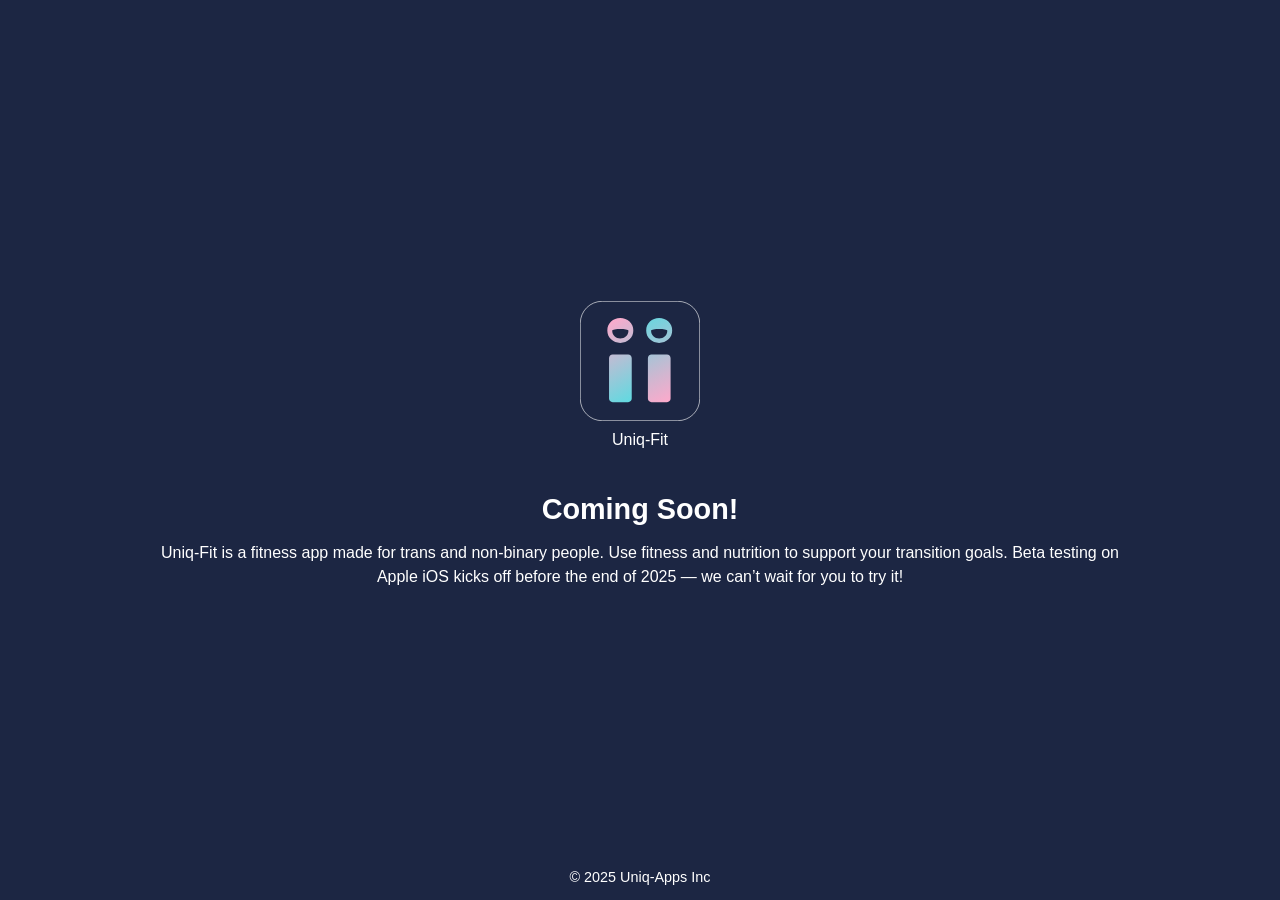
==== index.html @ 36ac73a9 "final tweaks before launch" ====
<!DOCTYPE html>
<html lang="en">
<head>
  <meta charset="UTF-8">
  <meta name="viewport" content="width=device-width, initial-scale=1.0">
  <title>Uniq-Fit | Coming Soon</title>
  <style>
    body {
      margin: 0;
      padding: 0;
      height: 100vh;
      display: flex;
      justify-content: center;
      align-items: center;
      text-align: center;
      flex-direction: column;
      background-color: #1C2643; /* Uniq-Fit Navy */
      color: white;
      font-family: -apple-system, BlinkMacSystemFont, "Segoe UI", Roboto, Helvetica, Arial, sans-serif;
    }

    img.logo {
      width: 120px; 
      height: auto;
      padding: 10px;
      background-color: transparent;
    }

    h3 {
      font-size: 1rem;
      font-weight: normal;
      margin-bottom: 20px;
      margin-top: 0px;
    }

    h2 {
      font-size: 1.8rem;
      margin-bottom: 15px;
    }

    p {
      font-size: 1rem;
      max-width: 1000px;
      line-height: 1.5;
      margin: 0 auto 20px auto;
    }

    footer {
      position: absolute;
      bottom: 15px;
      width: 100%;
      text-align: center;
      font-size: 0.9rem;
      color: white;
    }
  </style>
</head>
<body>

  <!-- Logo -->
  <img src="assets/logo-white-bg.svg" alt="Uniq-Fit Logo" class="logo">

  <!-- App Name -->
  <h3>Uniq-Fit</h3>

  <!-- Coming Soon -->
  <h2>Coming Soon!</h2>

  <!-- Blurb -->
  <p>Uniq-Fit is a fitness app made for trans and non-binary people. Use fitness and nutrition to support your transition goals. Beta testing on Apple iOS kicks off before the end of 2025 — we can’t wait for you to try it!</p>

  <!-- Footer -->
  <footer>© 2025 Uniq-Apps Inc</footer>

</body>
</html>
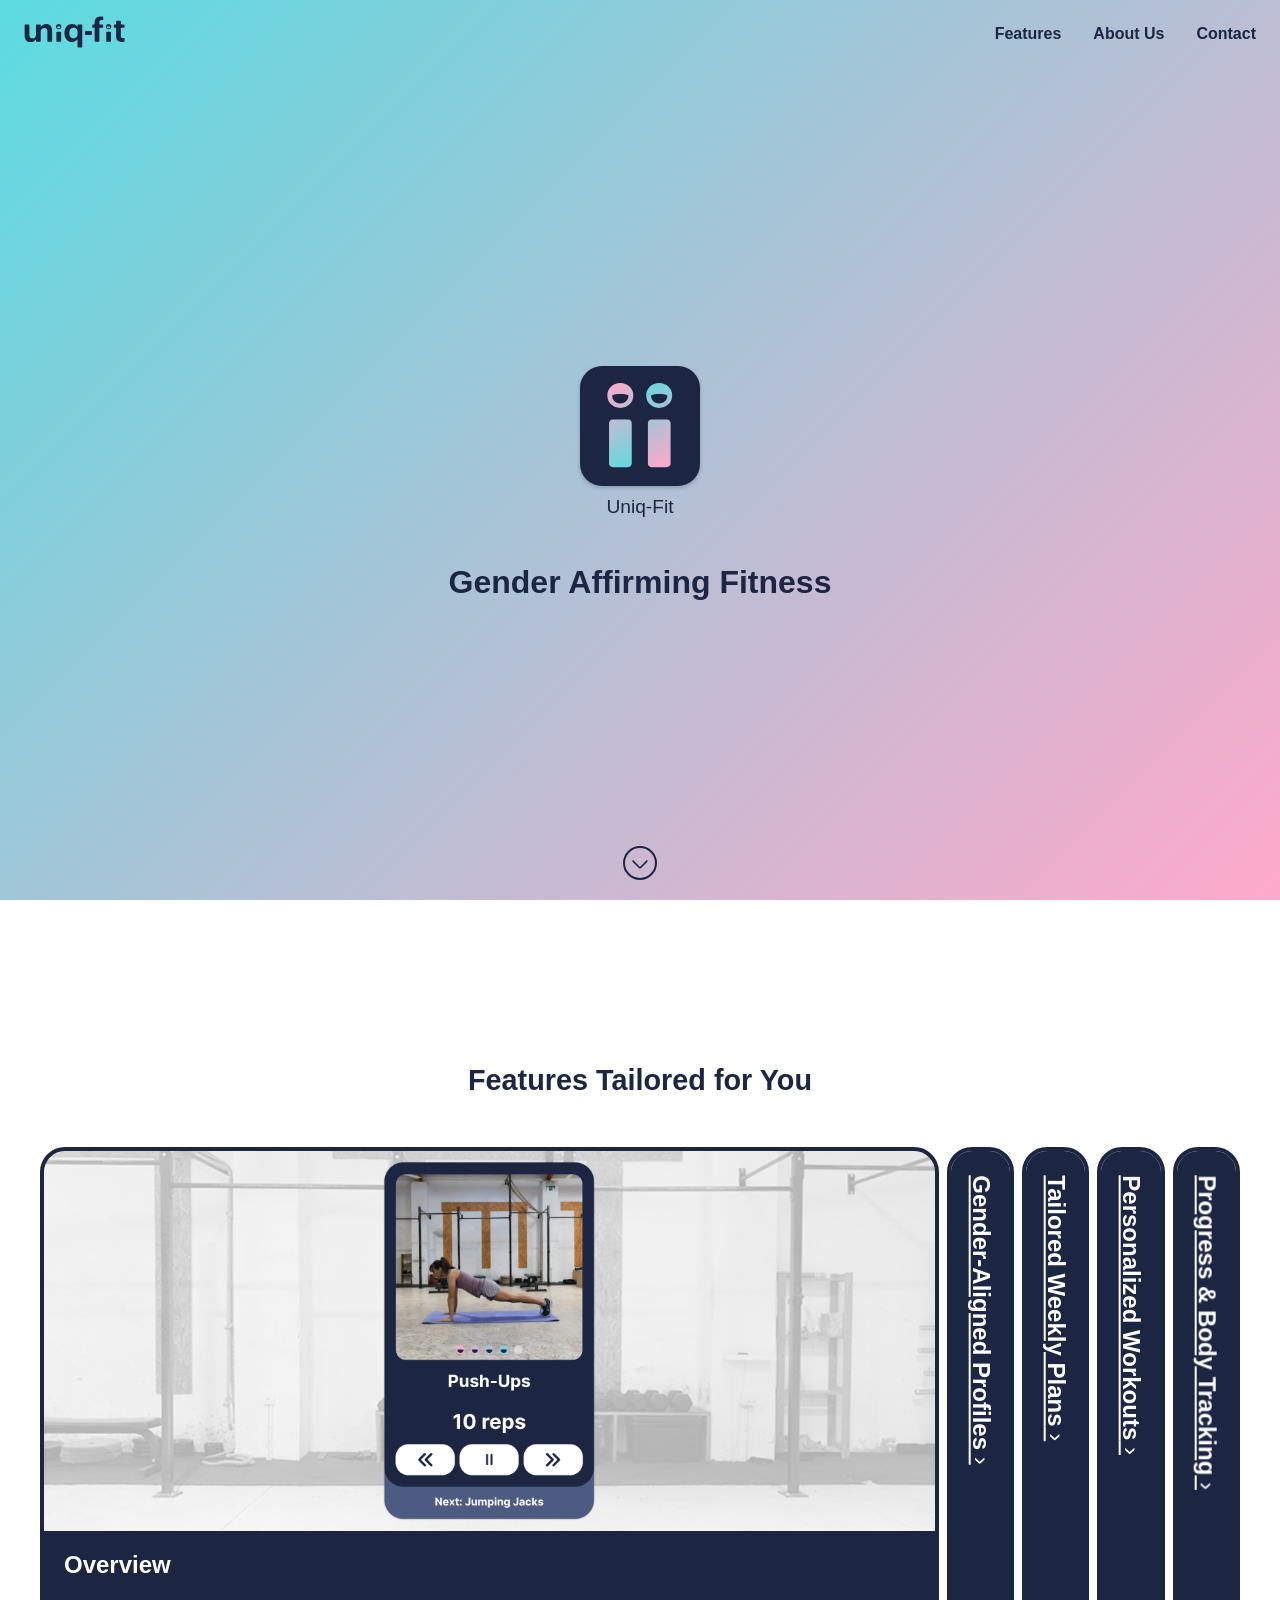
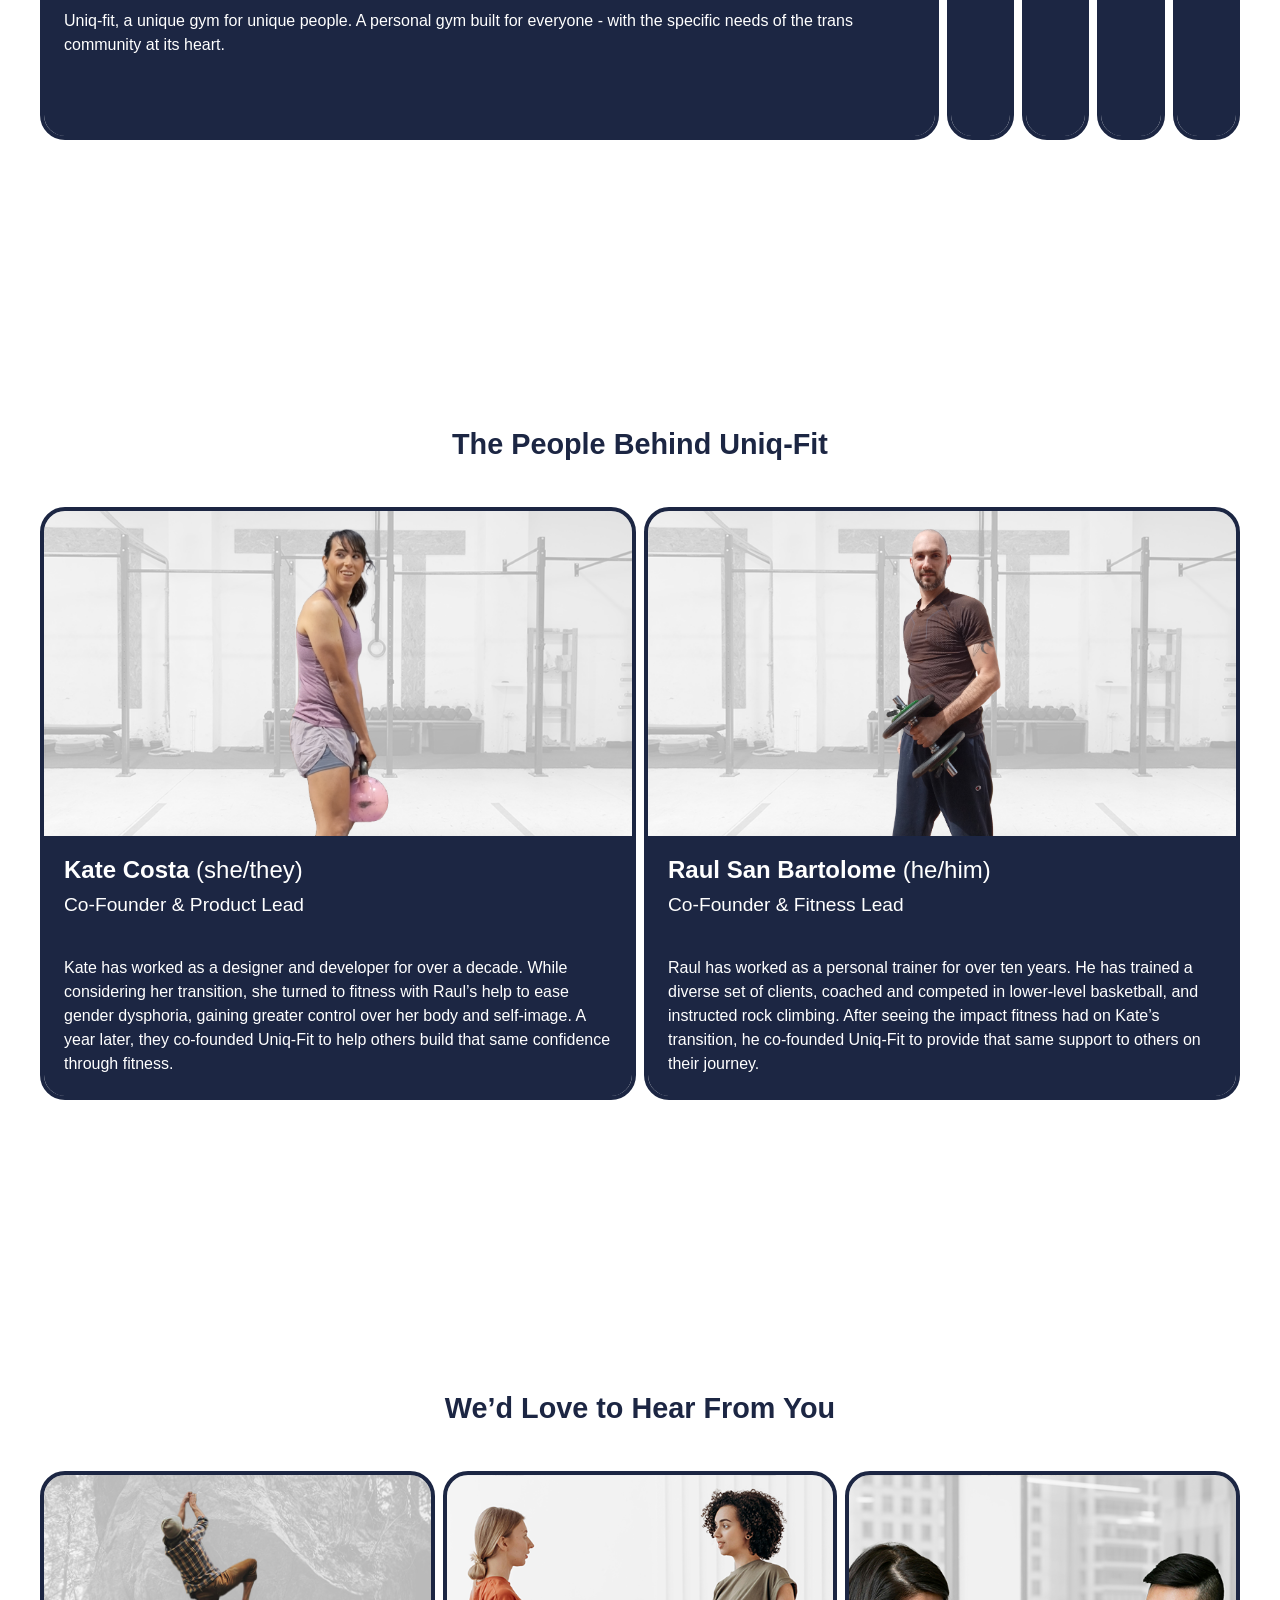
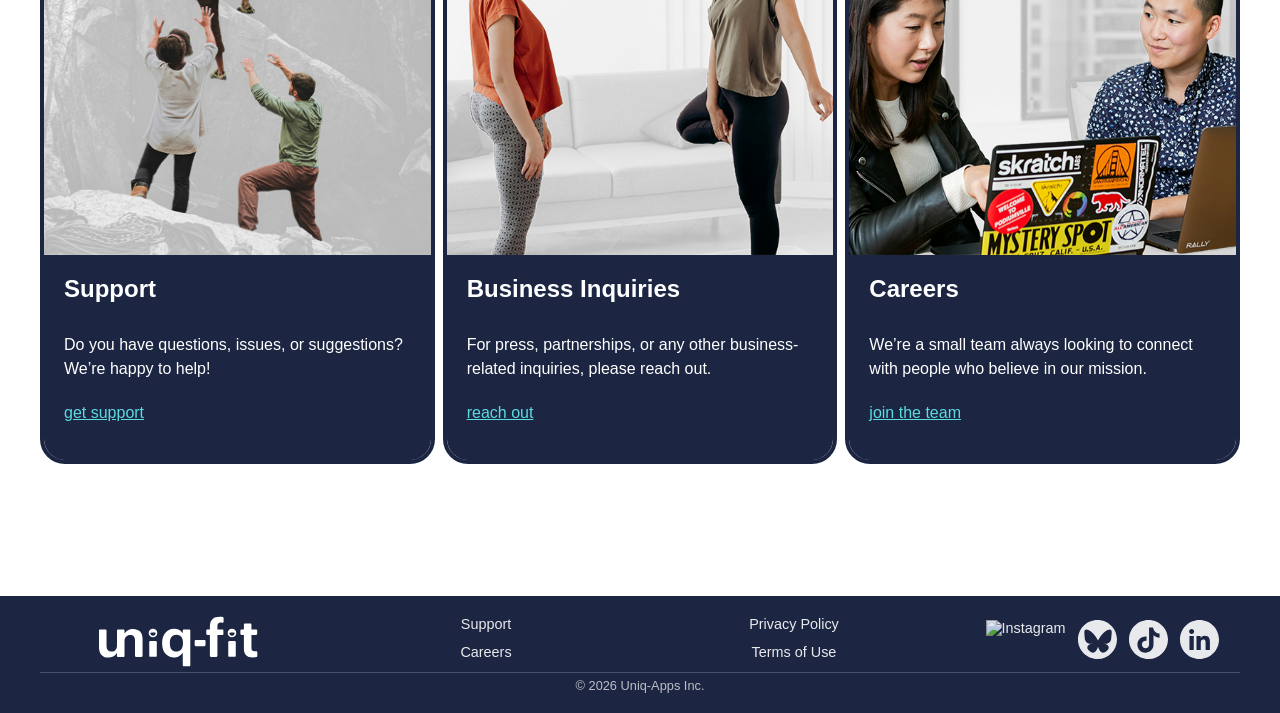
==== commit 3a61c843: "first website iteration" ====
--- a/index.html
+++ b/index.html
@@ -1,76 +1,286 @@
 <!DOCTYPE html>
 <html lang="en">
+
 <head>
   <meta charset="UTF-8">
   <meta name="viewport" content="width=device-width, initial-scale=1.0">
-  <title>Uniq-Fit | Coming Soon</title>
-  <style>
-    body {
-      margin: 0;
-      padding: 0;
-      height: 100vh;
-      display: flex;
-      justify-content: center;
-      align-items: center;
-      text-align: center;
-      flex-direction: column;
-      background-color: #1C2643; /* Uniq-Fit Navy */
-      color: white;
-      font-family: -apple-system, BlinkMacSystemFont, "Segoe UI", Roboto, Helvetica, Arial, sans-serif;
-    }
-
-    img.logo {
-      width: 120px; 
-      height: auto;
-      padding: 10px;
-      background-color: transparent;
-    }
-
-    h3 {
-      font-size: 1rem;
-      font-weight: normal;
-      margin-bottom: 20px;
-      margin-top: 0px;
-    }
-
-    h2 {
-      font-size: 1.8rem;
-      margin-bottom: 15px;
-    }
-
-    p {
-      font-size: 1rem;
-      max-width: 1000px;
-      line-height: 1.5;
-      margin: 0 auto 20px auto;
-    }
-
-    footer {
-      position: absolute;
-      bottom: 15px;
-      width: 100%;
-      text-align: center;
-      font-size: 0.9rem;
-      color: white;
-    }
-  </style>
+  <title>Uniq-Fit</title>
+  <link rel="icon" type="image/svg+xml" href="assets/favicon.svg">
+  <link rel="stylesheet" href="styles.css">
+  <script src="script.js"></script>
 </head>
+
 <body>
-
-  <!-- Logo -->
-  <img src="assets/logo-white-bg.svg" alt="Uniq-Fit Logo" class="logo">
-
-  <!-- App Name -->
-  <h3>Uniq-Fit</h3>
-
-  <!-- Coming Soon -->
-  <h2>Coming Soon!</h2>
-
-  <!-- Blurb -->
-  <p>Uniq-Fit is a fitness app made for trans and non-binary people. Use fitness and nutrition to support your transition goals. Beta testing on Apple iOS kicks off before the end of 2025 — we can’t wait for you to try it!</p>
-
-  <!-- Footer -->
-  <footer>© 2025 Uniq-Apps Inc</footer>
+  <header class="navbar">
+    <nav class="nav-container">
+      <div class="nav-left">
+        <a href="index.html">
+          <img src="assets/logo-navy.svg" alt="Uniq-Fit" class="nav-logo" />
+        </a>
+      </div>
+
+      <button class="nav-toggle" aria-label="Toggle navigation">
+        <span></span>
+        <span></span>
+        <span></span>
+      </button>
+
+      <ul class="nav-menu">
+        <li><a href="#features">Features</a></li>
+        <li><a href="#about">About Us</a></li>
+        <li><a href="#contact">Contact</a></li>
+      </ul>
+    </nav>
+  </header>
+
+  <main>
+    <section class="hero">
+      <img src="assets/icon.svg" alt="Uniq-Fit Logo" class="icon">
+      <h4>Uniq-Fit</h4>
+      <h1>Gender Affirming Fitness</h1>
+
+      <a href="#features">
+        <div class="scroll-indicator" aria-hidden="true">
+          <span class="chevron"></span>
+        </div>
+      </a>
+    </section>
+
+    <section class="section" id="features">
+      <h2>Features Tailored for You</h2>
+      <div class="card-section card-accordion">
+
+        <div class="card active">
+          <div class="card-image">
+            <div class="bg-img bg-gym">
+              <img src="assets/workout-screen.png" alt="App workout screen">
+            </div>
+          </div>
+          <div class="card-content">
+            <div class="card-header">
+              <h3><b>Overview</b></h3>
+            </div>
+            <p>
+              Uniq-fit, a unique gym for unique people. A personal gym built for everyone - with the specific needs of the trans community at its heart.
+            </p>
+          </div>
+        </div>
+
+        <div class="card">
+          <div class="card-image">
+            <div class="bg-img bg-gym">
+              <img src="assets/goal-and-profile-screen.png" alt="goal and profile screens">
+            </div>
+          </div>
+          <div class="card-content">
+            <div class="card-header">
+              <h3><b>Gender-Aligned Profiles</b></h3>
+            </div>
+            <p>
+              Choose from masculinizing or feminizing plans, with three distinct profiles available for each option. Or choose to just stay in shape.
+            </p>
+          </div>
+        </div>
+
+        <div class="card">
+          <div class="card-image">
+            <div class="bg-img bg-gym">
+              <img src="assets/schedule-screen.png" alt="Weekly Screen Schedule">
+            </div>
+          </div>
+          <div class="card-content">
+            <div class="card-header">
+              <h3><b>Tailored Weekly Plans</b></h3>
+            </div>
+            <p>
+              Pick shorter or longer workouts based on your personal schedule. Work your way up from beginner plans or start at an advanced level.
+            </p>
+          </div>
+        </div>
+
+        <div class="card">
+          <div class="card-image">
+            <div class="bg-img bg-gym">
+              <img src="assets/health-info-screen.png" alt="Health Info Screen">
+            </div>
+          </div>
+          <div class="card-content">
+            <div class="card-header">
+              <h3><b>Personalized Workouts</b></h3>
+            </div>
+            <p>
+              We account for injuries, training level, and even your current gender- affirming care when putting together your plan.            </p>
+          </div>
+        </div>
+
+        <div class="card">
+          <div class="card-image">
+            <div class="bg-img bg-gym">
+              <img src="assets/progress-tracking-screen.png" alt="Progress Tracking Screen">
+            </div>
+          </div>
+          <div class="card-content">
+            <div class="card-header">
+              <h3><b>Progress & Body Tracking</b></h3>
+            </div>
+            <p>
+                Track your reps, measurements, and personal progress easily in the app. We’ll make sure to remind you so you don’t forget!
+            </p>
+          </div>
+        </div>
+
+      </div>
+    </section>
+
+    <section class="section" id="about">
+      <h2>The People Behind Uniq-Fit</h2>
+      <div class="card-section card-grid">
+
+        <div class="card active">
+          <div class="card-image">
+            <div class="bg-img bg-gym">
+              <img src="assets/kate-isolated-v2.png" class="about-us-img" alt="Kate Costa">
+            </div>
+          </div>
+          <div class="card-content">
+            <div class="card-header">
+              <h3><b>Kate Costa</b> (she/they)</h3>
+              <h4>Co-Founder & Product Lead</h4>
+            </div>
+            <p>
+              Kate has worked as a designer and developer for over a decade. While considering her transition, she turned to fitness with Raul’s help to ease gender dysphoria, gaining greater control over her body and self-image. A year later, they co-founded Uniq-Fit to help others build that same confidence through fitness.
+          </div>
+        </div>
+
+        <div class="card">
+          <div class="card-image">
+            <div class="bg-img bg-gym">
+              <img src="assets/raul-isolated-v2.png" class="about-us-img" alt="Raul San Bartolome">
+            </div>
+          </div>
+          <div class="card-content">
+            <div class="card-header">
+              <h3><b>Raul San Bartolome</b> (he/him)</h3>
+              <h4>Co-Founder & Fitness Lead</h4>
+            </div>
+            <p>
+             Raul has worked as a personal trainer for over ten years. He has trained a diverse set of clients, coached and competed in lower-level basketball, and instructed rock climbing. After seeing the impact fitness had on Kate’s transition, he co-founded Uniq-Fit to provide that same support to others on their journey.        
+            </p>
+          </div>
+        </div>
+
+      </div>
+    </section>
+
+    <section class="section" id="contact">
+      <h2>We’d Love to Hear From You</h2>
+      <div class="card-section card-grid">
+
+        <div class="card active">
+          <div class="card-image">
+            <div class="bg-img bg-support">
+            </div>
+          </div>
+          <div class="card-content">
+            <div class="card-header">
+              <h3><b>Support</b></h3>
+            </div>
+            <p>
+              Do you have questions, issues, or suggestions? We’re happy to help!
+            </p>
+            <p class="cta">
+              <a href="mailto:support@uniq-fit.app">get support</a>
+            </p>
+          </div>
+        </div>
+
+        <div class="card">
+          <div class="card-image">
+            <div class="bg-img bg-bus-inq">
+            </div>
+          </div>
+          <div class="card-content">
+            <div class="card-header">
+              <h3><b>Business Inquiries</b></h3>
+            </div>
+            <p>
+              For press, partnerships, or any other business-related inquiries, please reach out. 
+            </p>
+            <p class="cta">
+              <a href="mailto:info@uniq-fit.app">reach out</a>
+            </p>
+          </div>
+        </div>
+
+        <div class="card">
+          <div class="card-image">
+            <div class="bg-img bg-careers">
+            </div>
+          </div>
+          <div class="card-content">
+            <div class="card-header">
+              <h3><b>Careers</b></h3>
+            </div>
+            <p>
+              We’re a small team always looking to connect with people who believe in our mission.
+            </p>
+            <p class="cta">
+              <a href="careers.html">join the team</a>
+            </p>
+          </div>
+        </div>
+
+      </div>
+    </section>
+  </main>
+
+  <footer class="footer">
+    <div class="footer-top">
+      <!-- Column 1: Logo -->
+      <div class="footer-col footer-logo">
+        <img src="assets/logo-white.svg" alt="Uniq-Fit logo">
+      </div>
+
+      <!-- Column 2: Links -->
+      <div class="footer-col">
+        <a href="mailto:support@uniq-fit.app">Support</a>
+        <a href="careers.html">Careers</a>
+      </div>
+
+      <!-- Column 3: Links -->
+      <div class="footer-col">
+        <a href="privacy-policy.html">Privacy Policy</a>
+        <a href="terms-of-service.html">Terms of Use</a>
+      </div>
+
+      <!-- Column 4: Social -->
+      <div class="footer-col footer-social">
+        <a href="https://www.instagram.com/uniq.fit.app/" aria-label="Instagram">
+          <img src="assets/Instagram.svg" alt="Instagram">
+        </a>
+        <a href="https://bsky.app/profile/uniq-fit.bsky.social" aria-label="Blue Sky">
+          <img src="assets/blue-sky.svg" alt="Blue Sky">
+        </a>
+        <a href="https://www.tiktok.com/@uniqfit1" aria-label="Tik Tok">
+          <img src="assets/tik-tok.svg" alt="Tik Tok">
+        </a>
+        <a href="https://www.linkedin.com/company/uniq-fit-app/" aria-label="LinkedIn">
+          <img src="assets/linkedin.svg" alt="LinkedIn">
+        </a>
+      </div>
+    </div>
+
+    <!-- Row 2: Divider -->
+    <hr class="footer-divider">
+
+    <!-- Row 3: Copyright -->
+    <div class="footer-bottom">
+      © 2026 Uniq-Apps Inc.
+    </div>
+  </footer>
+
+
 
 </body>
+
 </html>
--- a/styles.css
+++ b/styles.css
@@ -0,0 +1,596 @@
+body {
+    margin: 0;
+    padding: 0;
+    min-height: 100vh;
+
+    background-color: #ffffff; /* fallback */
+    color: white;
+
+    font-family: -apple-system, BlinkMacSystemFont, "Segoe UI", Roboto, Helvetica, Arial, sans-serif;
+}
+
+body::before {
+    content: "";
+    position: fixed;
+    inset: 0;
+    z-index: -1;
+
+    background: linear-gradient(
+    135deg,
+    #5CDBE1, /* uniq blue */
+    #FFA9CB  /* uniq pink */
+    );
+}
+
+body.legal-page {
+    background: #1C2643; /* uniq-navy */
+    color: #ffffff;
+}
+
+body.legal-page::before {
+    display: none; /* removes gradient background */
+}
+
+body.legal-page h1, body.legal-page h2 {
+    color: #ffffff;
+}
+
+body.legal-page .navbar {
+    background-color: rgba(255, 255, 255, 0.95);
+    backdrop-filter: blur(8px);
+    box-shadow: 0 4px 20px rgba(0, 0, 0, 0.08);
+}
+
+.legal-container {
+    max-width: 1200px;
+    margin: 0 auto;
+    padding: 64px 24px;
+}
+
+.navbar{
+    position: sticky;
+    top: 0;
+    z-index: 100;
+
+    background: transparent
+}
+
+.navbar.scrolled {
+    background-color: rgba(255, 255, 255, 0.95);
+    backdrop-filter: blur(8px);
+    box-shadow: 0 4px 20px rgba(0, 0, 0, 0.08);
+}
+
+.nav-container{
+    max-width: 1300px;
+    margin: 0 auto;
+    padding: 16px 24px;
+
+    display: flex;
+    align-items: center;
+    justify-content: space-between;
+}
+
+.nav-logo{
+    height: 32px;
+    width: auto
+}
+
+.nav-toggle{
+    display: none;
+    background: none;
+    border: none;
+    cursor: pointer;
+    padding: 8px; 
+}
+
+.nav-toggle span{
+    display: block;
+    width: 25px;
+    height: 4px;
+    border-radius: 2px;
+    background-color: #1C2643;
+    margin: 3px 0;
+}
+
+.nav-menu{
+    list-style: none;
+    display: flex;
+    gap: 32px;
+    margin: 0;
+    padding: 0;
+}
+
+.nav-menu a{
+    text-decoration: none;
+    color: #1C2643;
+    font-weight: bold;
+    font-size: 1rem;
+}
+
+.nav-menu a:hover{
+    text-decoration: underline;
+}
+
+.hero {
+    position: relative;
+    min-height: calc(100vh - 64px);
+    display: flex;
+    flex-direction: column;
+    justify-content: center;
+    align-items: center;
+
+    text-align: center;
+    padding: 0 24px;
+}
+
+.hero-logo {
+    width: 120px;
+    height: auto;
+    margin-bottom: 16px;
+}
+
+.hero-title {
+    font-size: 2.5rem;
+    font-weight: 700;
+    margin: 0;
+}
+
+img.icon {
+    width: 120px; 
+    height: auto;
+    padding: 10px;
+    filter: drop-shadow(0 2px 2px rgba(28, 38, 67, 0.25));
+}
+
+.scroll-indicator {
+    position: absolute;
+    bottom: 24px;
+    left: 50%;
+    transform: translateX(-50%);
+
+    width: 30px;
+    height: 30px;
+    border-radius: 50%;
+
+    border: 2px solid #1C2643;
+    display: flex;
+    align-items: center;
+    justify-content: center;
+
+    animation: bounce 2s infinite;
+}
+
+.chevron {
+    width: 10px;
+    height: 10px;
+    border-right: 2px solid #1C2643;
+    border-bottom: 2px solid #1C2643;
+    border-radius: 2px;
+    transform: rotate(45deg);
+    margin-top: -4px;
+}
+
+.section {
+    height: calc(100vh - 64px);
+    max-width: 1200px;
+    display: flex;
+    flex-direction: column;
+    align-items: center;
+    justify-content: center;
+    padding: 64px 24px;
+    margin: 0 auto;
+}
+
+.section h2 {
+    margin-bottom: 50px;
+}
+
+.card-section {
+    height: 70%;
+    width: 100%;
+}
+
+.card-grid {
+    width: 100%;
+    display: flex;
+    align-items: center;
+    justify-content: center;
+    gap: 8px;
+}
+
+/* Accordion container */
+.card-accordion {
+    display: flex;
+    align-items: stretch;
+    gap: 8px;
+    width: 100%;
+}
+
+.card-accordion .card:not(.active) {
+    width: 80px;
+    cursor: pointer;
+    transform-origin: center;
+}
+
+.card-accordion .card:not(.active) .card-content {
+    min-height: 100%;
+}
+
+.card-accordion .card:not(.active) .card-image,
+.card-accordion .card:not(.active) .card-content p,
+.card-accordion .card:not(.active) .card-header h4 {
+    display: none;
+}
+
+.card-accordion .card:not(.active) .card-header {
+    transform: rotate(90deg);
+    white-space: nowrap;
+    text-align: center;
+}
+
+.card-accordion .card:not(.active) .card-header h3 {
+    margin-bottom: 0px;
+    text-decoration: underline;
+}
+
+.card-accordion .card:not(.active) h3::after {
+    content: " ›"
+}
+
+/* Collapsed state */
+.card-accordion .card-image,
+.card-accordion .card-content p {
+    display: none;
+}
+
+/* Expanded state */
+.card-accordion .card.active .card-image {
+    display: block;
+}
+
+.card-accordion .card.active .card-content p {
+    display: block;
+}
+
+/* Keep header visible always */
+.card-accordion .card-content {
+    background-color: #1C2643;
+    color: white;
+}
+
+.panel {
+    border-radius: 25px;
+    height: 70%;
+    width: 100%;
+    background-color: #1C2643;
+    padding: 20px;
+
+    display: flex;
+    flex-direction: column;
+    align-items: center;
+}
+
+.panel h2, .panel h3 {
+    color: white;
+}
+
+.panel p {
+    max-width: 900px;
+    text-align: center;
+}
+
+.no-jobs {
+    padding-top: 50px;
+}
+
+.card {
+    width: 100%;
+    height: 100%;
+    border: 4px solid #1C2643;
+    border-radius: 25px;
+    overflow: hidden;
+
+    display: flex;
+    flex-direction: column;
+  
+    background: transparent;
+}
+
+.card-image {
+    display: flex;
+    justify-content: center; 
+    align-items: flex-end; 
+
+    width: 100%;
+    flex: 1 1 50%; 
+    min-height: 0; 
+}
+
+.bg-img{
+    position: relative;
+    width: 100%;
+    height: 100%;
+
+    background-size: cover;
+    background-position: center;
+}
+
+.bg-gym {
+    background-image: url('assets/gym-bg.png');
+}
+
+.bg-support {
+    background-image: url('assets/support-bg-v2.png');
+}
+
+.bg-bus-inq {
+    background-image: url('assets/business-inquiry-bg-v2.png');
+}
+
+.bg-careers {
+    background-image: url('assets/careers-bg.png');
+}
+
+.card-image {
+    overflow: hidden;
+}
+
+.card-image img {
+    position: absolute;
+    top: 50%;
+    left: 50%;
+    transform: translate(-50%,-50%);
+
+    max-height: 95%;
+    max-width: 95%;
+}
+
+.about-us-img {
+    top: 55% !important;
+    max-height: 100% !important;
+}
+
+.card-content {
+    flex: 0 0 auto;
+    min-height: 35%;
+
+    background-color: #1C2643;
+    color: white;
+}
+
+.card-content h3 {
+    margin-top: 0px;
+    font-weight: normal;
+    color: white;
+}
+
+.card-content h4 {
+    color: white;
+}
+
+.card-content p {
+    padding: 0 20px 0 20px;
+}
+
+.card-header {
+    padding: 20px 20px 20px 20px
+}
+
+h1 {
+    font-size: 2rem;
+    margin-bottom: 15px;
+    color: #1C2643;
+}
+
+h2 {
+    font-size: 1.8rem;
+    margin-bottom: 12px;
+    color: #1C2643
+}
+
+h3 {
+    font-size: 1.5rem;
+    margin-bottom: 10px;
+    color: #1C2643;
+}
+
+h4 {
+    font-size: 1.2rem;
+    font-weight: normal;
+    margin-bottom: 20px;
+    margin-top: 0px;
+    color: #1C2643;
+}
+
+p {
+    font-size: 1rem;
+    line-height: 1.5;
+    margin: 0 auto 20px auto;
+}
+
+a {
+    color: #5CDBE1
+}
+
+footer {
+    width: 100%;
+    text-align: center;
+    font-size: 0.9rem;
+    padding: 20px 0px;
+    color: white;
+    background-color: #1C2643;
+}
+
+.footer-top {
+    max-width: 1200px;
+    margin: 0 auto;
+
+    display: grid;
+    grid-template-columns: repeat(4, 1fr);
+    gap: 32px;
+    align-items: start;
+}
+
+.footer-col {
+    display: flex;
+    flex-direction: column;
+    gap: 12px;
+}
+
+.footer-logo img {
+    max-width: 160px;
+    color: white;
+    margin: auto;
+}
+
+.footer a {
+    color: white;
+    text-decoration: none;
+    opacity: 0.9;
+}
+
+.footer a:hover {
+    text-decoration: underline;
+    opacity: 1;
+}
+
+.footer-social {
+    flex-direction: row;
+    margin: auto;
+}
+
+.footer-social a {
+    font-weight: 500;
+}
+
+.footer-divider {
+    max-width: 1200px;
+    margin: 5px auto;
+    border: none;
+    border-top: 1px solid rgba(255, 255, 255, 0.2);
+}
+
+.footer-bottom {
+    text-align: center;
+    opacity: 0.7;
+    font-size: 0.8rem;
+}
+
+@media (max-width: 768px) {
+    /* Navbar adjustments for mobile */
+    .nav-toggle{
+        display: block;
+    }
+
+    .nav-menu{
+        position: absolute;
+        top: 100%;
+        right: 24px;
+
+        flex-direction: column;
+        gap: 16px;
+
+        background-color: rgba(255, 255, 255, 0.9);
+        border-radius: 12px;
+        padding: 16px 24px;
+
+        display: none;
+    }
+
+    .nav-menu.open {
+        display: flex;
+    }
+
+    .footer-top {
+        grid-template-columns: 1fr;
+        text-align: center;
+    }
+
+    .footer-col {
+        align-items: center;
+    }
+
+}
+
+@media (max-width: 550px) {
+
+    h2 {
+        font-size: 1.4rem;
+        text-align: center;
+    }
+
+    h3 {
+        font-size: 1rem;
+    }
+
+    .section h2{
+        margin-bottom: 10px
+    }
+
+    .section {
+        justify-content: flex-start;
+        padding: 10px 10px;
+        height: 88vh;
+        margin-bottom: 40px;
+    }
+
+    .active {
+        height: 100% !important;
+    }
+
+    .nav-container {
+        padding: 10px 24px;
+    }
+
+    .nav-logo {
+        height: 22px;
+    }
+
+    .nav-toggle {
+        padding: 0px;
+    }
+
+    .nav-toggle span {
+        width: 20px;
+        height: 3px;
+    }
+
+    .card-section {
+        height: 100%;
+    }
+
+    .card-content p {
+        font-size: 0.9rem;
+        padding: 0 5px 0 5px;
+        margin: 0 auto 10px auto;
+    }
+
+    .card-header{
+        padding: 5px 5px 0px 5px;
+    }
+
+    .card-accordion {
+        flex-direction: column; 
+    }
+
+    .card-accordion .card {
+        width: 97.5%;  
+        height: auto; 
+        transform: none; 
+        cursor: default; 
+    }
+
+    .card-accordion .card:not(.active) .card-header {
+        transform: rotate(0deg);
+        white-space: nowrap;
+        text-align: center;
+        padding-bottom: 5px;
+    }
+
+    .card-accordion .card:not(.active) {
+        width: 97.5%;
+        min-height: 25px
+    }
+    
+}
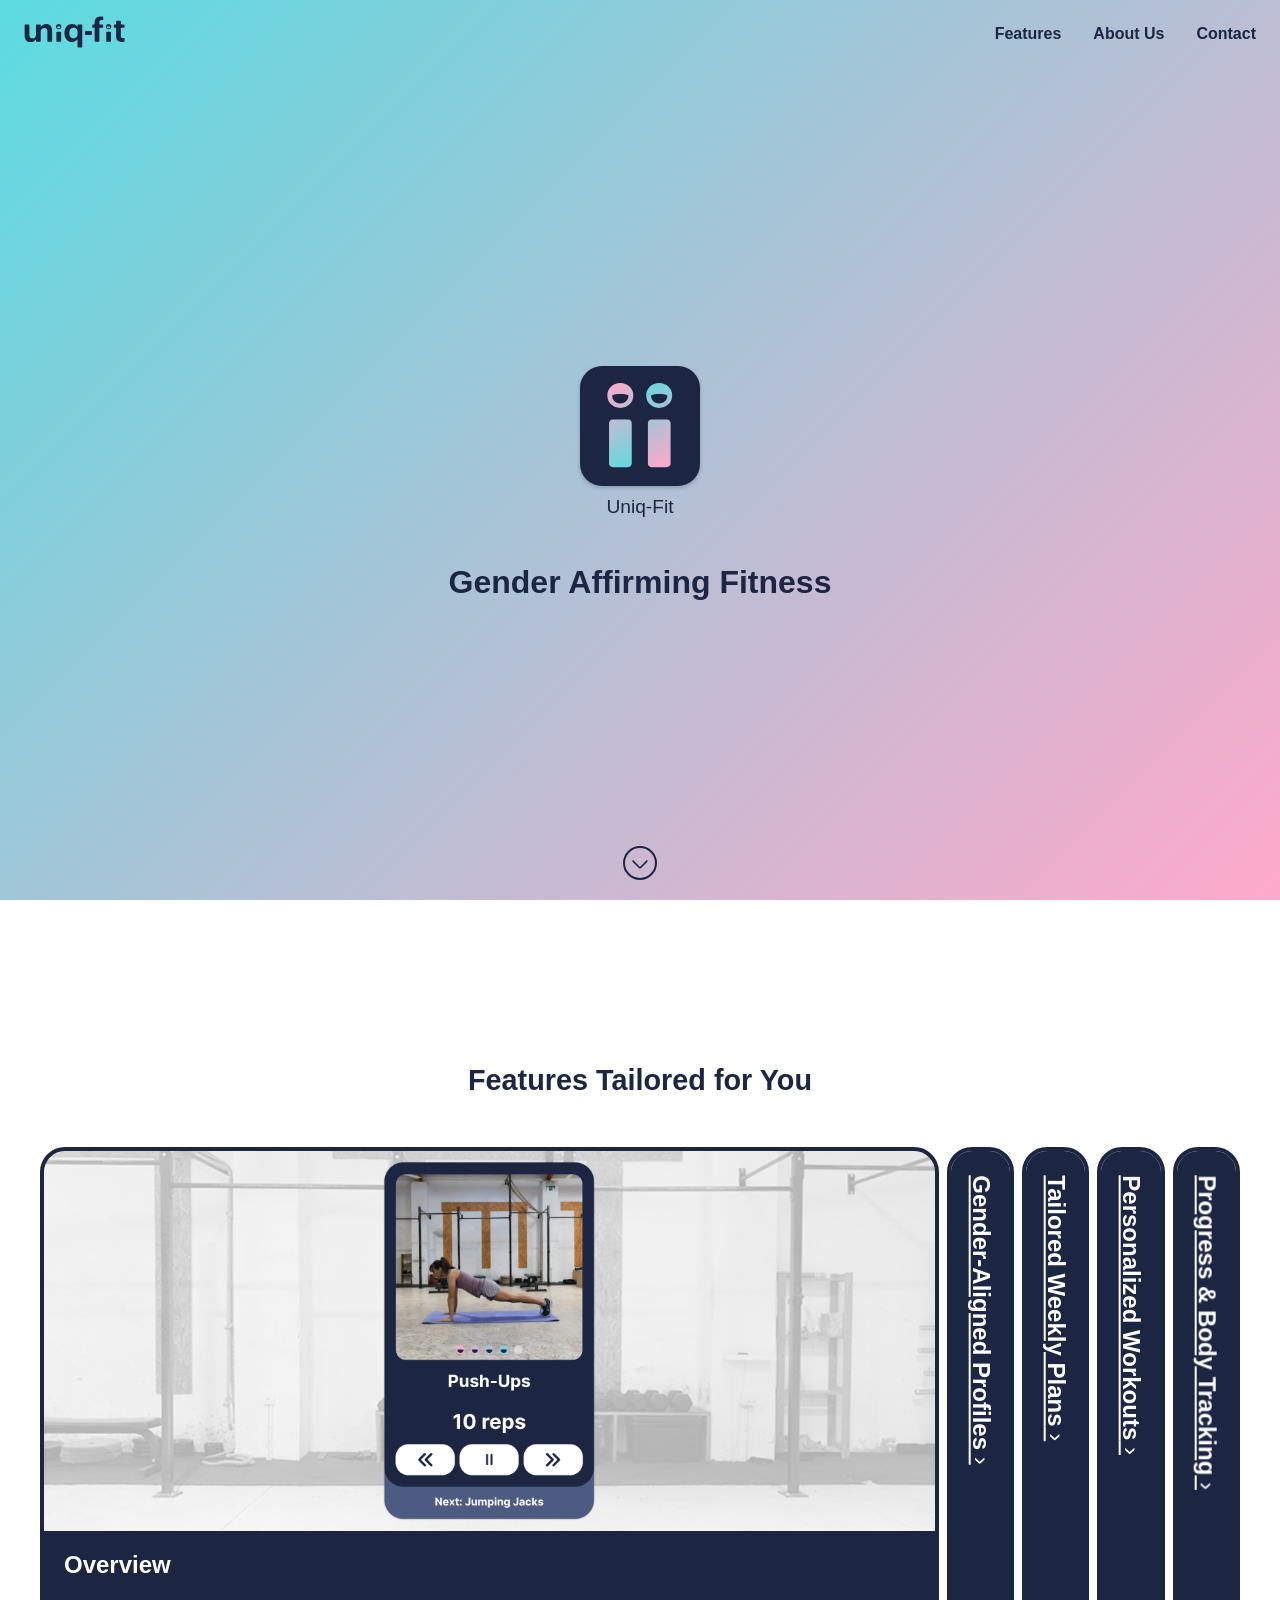
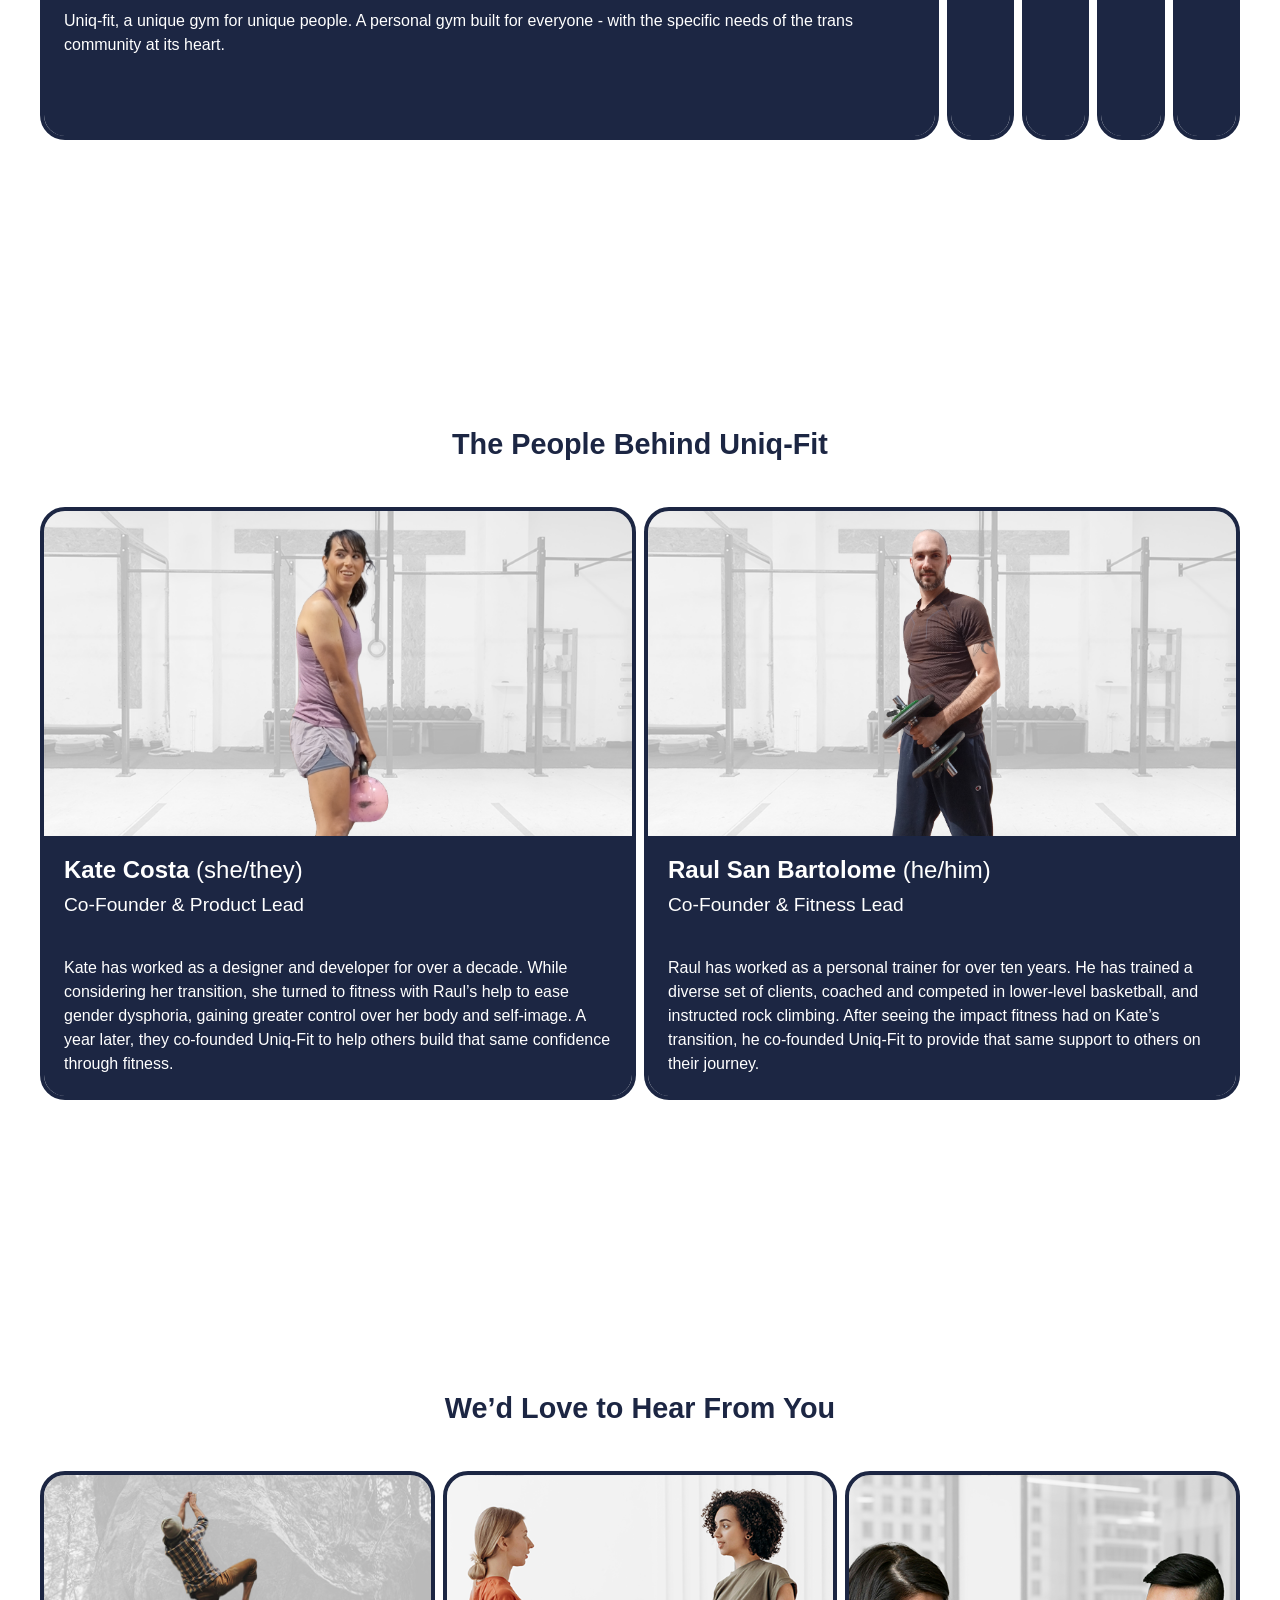
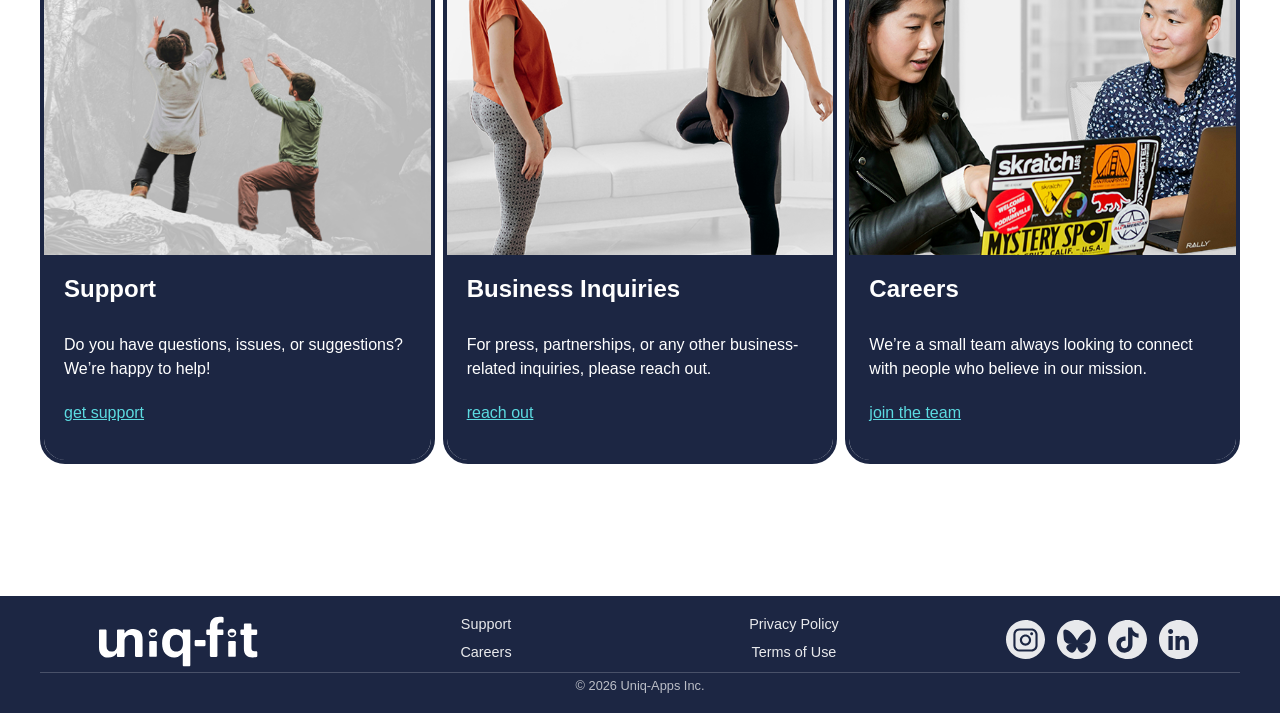
==== commit 7f90f1b8: "fix instagram icon" ====
--- a/index.html
+++ b/index.html
@@ -256,7 +256,7 @@
       <!-- Column 4: Social -->
       <div class="footer-col footer-social">
         <a href="https://www.instagram.com/uniq.fit.app/" aria-label="Instagram">
-          <img src="assets/Instagram.svg" alt="Instagram">
+          <img src="assets/instagram.svg" alt="Instagram">
         </a>
         <a href="https://bsky.app/profile/uniq-fit.bsky.social" aria-label="Blue Sky">
           <img src="assets/blue-sky.svg" alt="Blue Sky">
